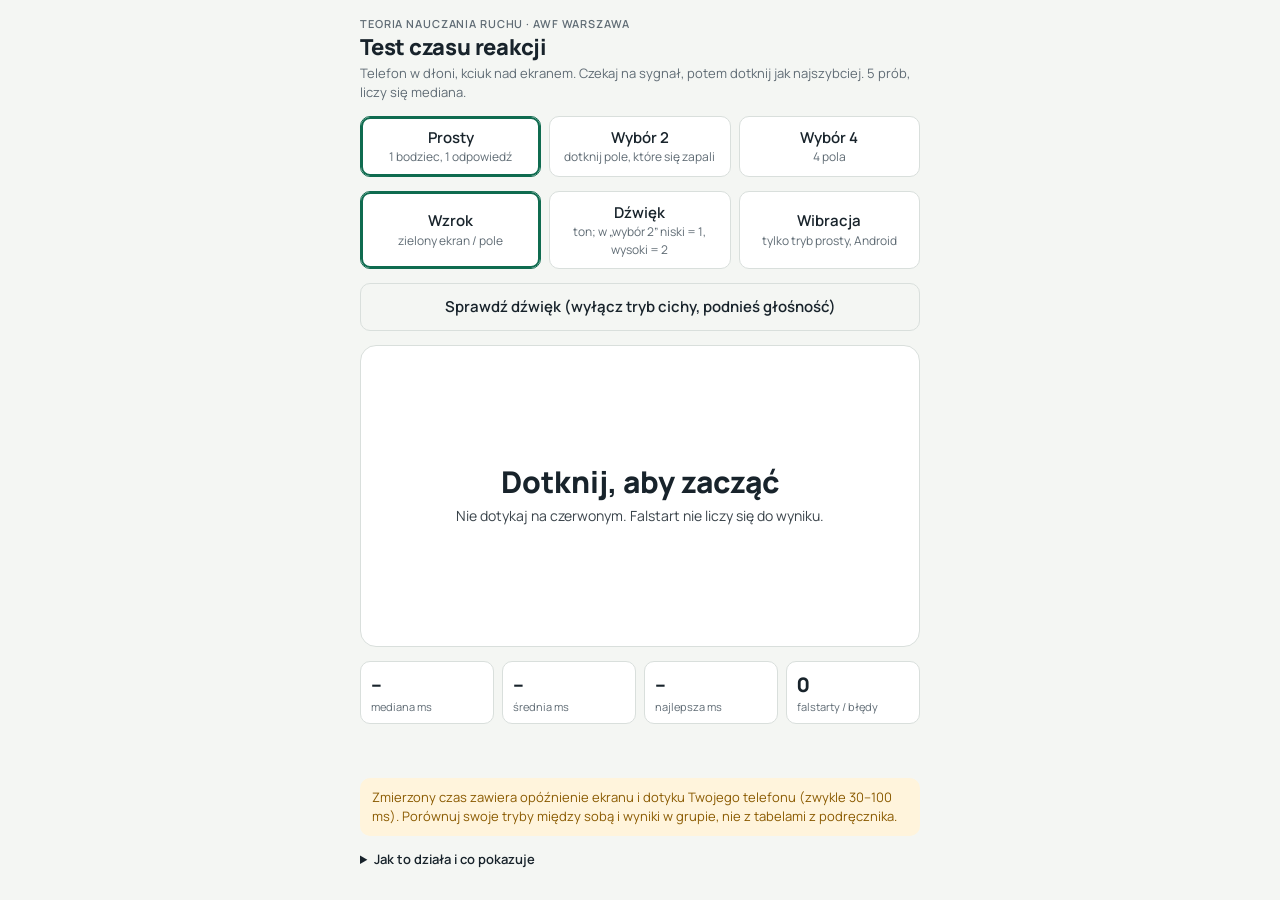
==== index.html @ a7c68184 "Narzędzia TNR: test czasu reakcji i protokół zajęć 3 (GitHub Pages, tnr.ciunelis.com) Co-Authored-By" ====
<!doctype html>
<html lang="pl">
<head>
<meta charset="utf-8">
<meta name="viewport" content="width=device-width, initial-scale=1, viewport-fit=cover">
<meta name="color-scheme" content="light dark">
<title>Test czasu reakcji – TNR</title>
<link rel="stylesheet" href="https://fonts.googleapis.com/css2?family=Manrope:wght@400;600;800&display=swap">
<style>
:root{
  --bg:#f4f6f3; --panel:#ffffff; --ink:#18232b; --muted:#5f6b74; --line:#d9dfdc;
  --accent:#0f6b4f; --wait:#b83a2e; --go:#1f9d5a; --go-ink:#ffffff; --warn:#8a5a00; --warn-bg:#fff4dc;
  --btn:#18232b; --btn-ink:#ffffff; --tile:#e7ece9; --tile-hit:#1f9d5a;
}
@media (prefers-color-scheme: dark){ :root:not([data-theme="light"]){
  --bg:#121816; --panel:#1b2320; --ink:#eef2ef; --muted:#9aa7a0; --line:#2e3a35;
  --accent:#5fcf9f; --wait:#d24b3d; --go:#25b569; --go-ink:#06140c; --warn:#f2c26b; --warn-bg:#2a2313;
  --btn:#eef2ef; --btn-ink:#121816; --tile:#27322d; --tile-hit:#25b569;
}}
:root[data-theme="dark"]{
  --bg:#121816; --panel:#1b2320; --ink:#eef2ef; --muted:#9aa7a0; --line:#2e3a35;
  --accent:#5fcf9f; --wait:#d24b3d; --go:#25b569; --go-ink:#06140c; --warn:#f2c26b; --warn-bg:#2a2313;
  --btn:#eef2ef; --btn-ink:#121816; --tile:#27322d; --tile-hit:#25b569;
}
html,body{height:100%}
body{margin:0;background:var(--bg);color:var(--ink);font-family:Manrope,system-ui,-apple-system,"Segoe UI",sans-serif;font-size:15px;line-height:1.45;
  -webkit-text-size-adjust:100%;touch-action:manipulation;user-select:none;-webkit-user-select:none}
.wrap{max-width:560px;margin:0 auto;padding-block:16px 32px;padding-inline:16px;display:flex;flex-direction:column;gap:14px}
h1{font-size:22px;font-weight:800;margin:0;letter-spacing:-.01em;text-wrap:balance}
.sub{color:var(--muted);font-size:13px;margin:0}
.eyebrow{font-size:11px;letter-spacing:.08em;text-transform:uppercase;color:var(--muted);font-weight:600}
.modes{display:flex;gap:8px;flex-wrap:wrap}
.mode{flex:1 1 0;min-width:96px;border:1px solid var(--line);background:var(--panel);color:var(--ink);border-radius:10px;padding:10px 8px;font:inherit;font-weight:600;cursor:pointer}
.mode:disabled{opacity:.4;cursor:not-allowed}
.mode[aria-pressed="true"]{border-color:var(--accent);box-shadow:inset 0 0 0 2px var(--accent)}
.mode small{display:block;font-weight:400;color:var(--muted);font-size:12px}
#arena{position:relative;border-radius:16px;min-height:300px;background:var(--panel);border:1px solid var(--line);display:grid;place-items:center;text-align:center;cursor:pointer;overflow:hidden;-webkit-tap-highlight-color:transparent}
#arena.wait{background:var(--wait);color:#fff;border-color:transparent}
#arena.go{background:var(--go);color:var(--go-ink);border-color:transparent}
#arena .big{font-size:30px;font-weight:800;line-height:1.1}
#arena .hint{font-size:14px;opacity:.85;margin-top:8px;padding-inline:20px}
#arena .msNum{font-size:56px;font-weight:800;font-variant-numeric:tabular-nums;line-height:1}
.grid{position:absolute;inset:0;display:grid;gap:8px;padding:8px}
.grid.n2{grid-template-columns:1fr 1fr}
.grid.n4{grid-template-columns:1fr 1fr;grid-template-rows:1fr 1fr}
.tile{background:var(--tile);border-radius:12px;display:grid;place-items:center;font-weight:800;font-size:28px;color:var(--muted)}
.tile.hit{background:var(--tile-hit);color:var(--go-ink)}
.stats{display:grid;grid-template-columns:repeat(4,1fr);gap:8px}
.stat{background:var(--panel);border:1px solid var(--line);border-radius:10px;padding:8px 10px}
.stat .v{font-size:20px;font-weight:800;font-variant-numeric:tabular-nums}
.stat .l{font-size:11px;color:var(--muted)}
.trials{display:flex;gap:6px;flex-wrap:wrap;min-height:26px}
.chip{background:var(--panel);border:1px solid var(--line);border-radius:999px;padding:2px 10px;font-size:13px;font-variant-numeric:tabular-nums}
.chip.bad{border-color:var(--wait);color:var(--wait)}
.row{display:flex;gap:8px;flex-wrap:wrap}
button.primary{flex:1 1 auto;background:var(--btn);color:var(--btn-ink);border:0;border-radius:10px;padding:12px 14px;font:inherit;font-weight:700;cursor:pointer}
button.ghost{flex:1 1 auto;background:transparent;color:var(--ink);border:1px solid var(--line);border-radius:10px;padding:12px 14px;font:inherit;font-weight:600;cursor:pointer}
button:focus-visible,.mode:focus-visible,#arena:focus-visible{outline:3px solid var(--accent);outline-offset:2px}
.result{background:var(--panel);border:1px solid var(--line);border-radius:12px;padding:12px 14px}
.result code{font-family:ui-monospace,Menlo,Consolas,monospace;font-size:15px;font-weight:700;background:var(--tile);padding:2px 6px;border-radius:6px}
.note{background:var(--warn-bg);color:var(--warn);border-radius:10px;padding:10px 12px;font-size:13px}
details{font-size:13px;color:var(--muted)}
summary{cursor:pointer;font-weight:600;color:var(--ink)}
ol{padding-left:18px;margin:6px 0}
@media (prefers-reduced-motion: no-preference){#arena{transition:background-color .08s}}
@media (max-width:420px){.stats{grid-template-columns:repeat(2,1fr)}}
</style>
</head>
<body>
<div class="wrap">
  <div>
    <div class="eyebrow">Teoria nauczania ruchu · AWF Warszawa</div>
    <h1>Test czasu reakcji</h1>
    <p class="sub">Telefon w dłoni, kciuk nad ekranem. Czekaj na sygnał, potem dotknij jak najszybciej. 5 prób, liczy się mediana.</p>
  </div>

  <div class="modes" role="group" aria-label="Tryb testu">
    <button class="mode" id="modeS" aria-pressed="true" data-n="1">Prosty<small>1 bodziec, 1 odpowiedź</small></button>
    <button class="mode" id="mode2" aria-pressed="false" data-n="2">Wybór 2<small>dotknij pole, które się zapali</small></button>
    <button class="mode" id="mode4" aria-pressed="false" data-n="4">Wybór 4<small>4 pola</small></button>
  </div>

  <div class="modes" role="group" aria-label="Rodzaj bodźca">
    <button class="mode stim" id="stimV" aria-pressed="true" data-s="v">Wzrok<small>zielony ekran / pole</small></button>
    <button class="mode stim" id="stimA" aria-pressed="false" data-s="a">Dźwięk<small>ton; w „wybór 2” niski = 1, wysoki = 2</small></button>
    <button class="mode stim" id="stimH" aria-pressed="false" data-s="h">Wibracja<small>tylko tryb prosty, Android</small></button>
  </div>
  <div class="row" id="soundRow" hidden><button class="ghost" id="soundTest">Sprawdź dźwięk (wyłącz tryb cichy, podnieś głośność)</button></div>

  <div id="arena" tabindex="0" role="button" aria-label="Pole testu">
    <div id="arenaMsg"><div class="big">Dotknij, aby zacząć</div><div class="hint">Nie dotykaj na czerwonym. Falstart nie liczy się do wyniku.</div></div>
  </div>

  <div class="stats" aria-live="polite">
    <div class="stat"><div class="v" id="sMed">–</div><div class="l">mediana ms</div></div>
    <div class="stat"><div class="v" id="sMean">–</div><div class="l">średnia ms</div></div>
    <div class="stat"><div class="v" id="sBest">–</div><div class="l">najlepsza ms</div></div>
    <div class="stat"><div class="v" id="sFalse">0</div><div class="l">falstarty / błędy</div></div>
  </div>
  <div class="trials" id="trials" aria-label="Wyniki prób"></div>

  <div class="result" id="result" hidden>
    <div class="eyebrow">Do wpisania w ankiecie</div>
    <div id="resultText" style="margin-top:4px"></div>
    <div class="row" style="margin-top:8px">
      <button class="primary" id="copyBtn">Kopiuj wynik</button>
      <button class="ghost" id="againBtn">Powtórz test</button>
    </div>
  </div>

  <div class="note" id="latencyNote">Zmierzony czas zawiera opóźnienie ekranu i dotyku Twojego telefonu (zwykle 30–100 ms). Porównuj swoje tryby między sobą i wyniki w grupie, nie z tabelami z podręcznika.</div>

  <details>
    <summary>Jak to działa i co pokazuje</summary>
    <ol>
      <li><b>Prosty czas reakcji:</b> jeden bodziec, jedna odpowiedź. U dorosłych typowo 200–250 ms bez opóźnienia urządzenia.</li>
      <li><b>Czas reakcji z wyborem:</b> więcej możliwych bodźców i odpowiedzi. Rośnie z logarytmem liczby alternatyw (prawo Hicka), bo etap wyboru odpowiedzi trwa dłużej.</li>
      <li><b>Falstart</b> to reakcja na przewidywanie, nie na bodziec. Odstęp do zielonego jest losowy (1,5–4,5 s), żeby przewidywanie się nie opłacało.</li>
      <li><b>Bodziec słuchowy</b> daje zwykle krótszy czas reakcji niż wzrokowy (o ok. 30–50 ms): sygnał ze ślimaka dociera do kory szybciej niż z siatkówki.</li>
      <li>Wynik to mediana 5 poprawnych prób. Mediana jest odporna na pojedynczą bardzo wolną próbę.</li>
    </ol>
    <p>Pomiar wykonuje się w całości na Twoim telefonie (bez wysyłania danych). Nic nie jest zapisywane poza tą przeglądarką.</p>
  </details>
</div>

<script>
(function(){
  const TRIALS = 5, MIN_WAIT = 1500, MAX_WAIT = 4500;
  const arena = document.getElementById('arena'), msg = document.getElementById('arenaMsg');
  const sMed = document.getElementById('sMed'), sMean = document.getElementById('sMean'), sBest = document.getElementById('sBest'), sFalse = document.getElementById('sFalse');
  const trialsEl = document.getElementById('trials'), result = document.getElementById('result'), resultText = document.getElementById('resultText');
  const modeBtns = [...document.querySelectorAll('.mode')];
  let stim = 'v', audioCtx = null;
  let n = 1, state = 'idle', times = [], errors = 0, timer = null, goAt = 0, target = -1, grid = null;
  const labels = {1:'prosty',2:'wybór 2',4:'wybór 4'}, slabels = {v:'wzrok', a:'dźwięk', h:'wibracja'};
  const stimBtns = [...document.querySelectorAll('.stim')];
  const done = {};   // tryb -> mediana, na kod wyniku

  function setMode(k){
    n = k; modeBtns.forEach(b => b.setAttribute('aria-pressed', String(+b.dataset.n === k)));
    reset();
  }
  modeBtns.forEach(b => b.addEventListener('click', () => setMode(+b.dataset.n)));
  function ensureAudio(){
    try { if (!audioCtx) audioCtx = new (window.AudioContext || window.webkitAudioContext)(); if (audioCtx.state === 'suspended') audioCtx.resume(); } catch (e) {}
    return audioCtx;
  }
  function tone(freq, dur, when){
    const ctx = ensureAudio(); if (!ctx) return;
    const o = ctx.createOscillator(), g = ctx.createGain(); o.type = 'sine'; o.frequency.value = freq;
    g.gain.setValueAtTime(0.0001, when); g.gain.exponentialRampToValueAtTime(0.5, when + 0.005);
    g.gain.setValueAtTime(0.5, when + dur - 0.02); g.gain.exponentialRampToValueAtTime(0.0001, when + dur);
    o.connect(g); g.connect(ctx.destination); o.start(when); o.stop(when + dur + 0.02);
  }
  function setStim(k){
    stim = k; stimBtns.forEach(b => b.setAttribute('aria-pressed', String(b.dataset.s === k)));
    document.getElementById('soundRow').hidden = (k !== 'a');
    modeBtns.forEach(b => { const nn = +b.dataset.n; b.disabled = (k === 'h' && nn !== 1) || (k === 'a' && nn === 4); });
    if ((k === 'h' && n !== 1) || (k === 'a' && n === 4)) { n = 1; modeBtns.forEach(b => b.setAttribute('aria-pressed', String(+b.dataset.n === 1))); }
    if (k === 'a') ensureAudio();
    reset();
  }
  stimBtns.forEach(b => b.addEventListener('click', () => setStim(b.dataset.s)));
  document.getElementById('stimH').disabled = !('vibrate' in navigator);
  document.getElementById('soundTest').addEventListener('click', () => { const c = ensureAudio(); if (c) tone(1000, 0.15, c.currentTime + 0.02); });

  function reset(){
    clearTimeout(timer); state = 'idle'; times = []; errors = 0; target = -1;
    arena.className = ''; removeGrid();
    msg.hidden = false; msg.innerHTML = '<div class="big">Dotknij, aby zacząć</div><div class="hint">Bodziec: ' + slabels[stim] + ' · tryb: ' + labels[n] + '. Nie dotykaj, zanim pojawi się sygnał.</div>';
    render();
  }
  function removeGrid(){ if (grid) { grid.remove(); grid = null; } }
  function buildGrid(){
    removeGrid(); grid = document.createElement('div'); grid.className = 'grid n' + n;
    for (let i = 0; i < n; i++){ const t = document.createElement('div'); t.className = 'tile'; t.dataset.i = i; t.textContent = i + 1; grid.appendChild(t); }
    arena.appendChild(grid);
  }
  function startWait(){
    state = 'wait'; arena.className = 'wait'; msg.hidden = false;
    msg.innerHTML = '<div class="big">' + (stim === 'a' ? 'Słuchaj…' : stim === 'h' ? 'Czekaj na wibrację…' : 'Czekaj…') + '</div><div class="hint">próba ' + (times.length + 1) + ' z ' + TRIALS + '</div>';
    if (n > 1) buildGrid();
    const wait = MIN_WAIT + Math.random() * (MAX_WAIT - MIN_WAIT);
    timer = setTimeout(go, wait);
  }
  function go(){
    target = n > 1 ? Math.floor(Math.random() * n) : 0;
    if (stim === 'a'){
      const ctx = ensureAudio(), lead = 0.06, freq = n === 1 ? 1000 : (target === 0 ? 400 : 1400);
      if (ctx){ tone(freq, 0.15, ctx.currentTime + lead); goAt = performance.now() + lead * 1000; } else { goAt = performance.now(); }
      if (n > 1) msg.hidden = true;
      state = 'go'; return;             // ekran się nie zmienia: bodziec jest tylko słuchowy
    }
    if (stim === 'h'){
      try { navigator.vibrate(80); } catch (e) {}
      goAt = performance.now(); state = 'go'; return;
    }
    // wzrok: dwa kadry, żeby znacznik czasu odpowiadał faktycznemu wyświetleniu bodźca
    requestAnimationFrame(() => {
      if (n === 1){ arena.className = 'go'; msg.innerHTML = '<div class="big">TERAZ!</div>'; }
      else { arena.className = ''; msg.hidden = true; grid.children[target].classList.add('hit'); }
      requestAnimationFrame(() => { goAt = performance.now(); state = 'go'; });
    });
  }
  function onTap(ev){
    const t = performance.now();
    if (state === 'idle' || state === 'done'){ if (state === 'done') reset(); startWait(); return; }
    if (state === 'wait'){ clearTimeout(timer); errors++; flash('Falstart', 'za wcześnie — czekaj na sygnał'); return; }
    if (state !== 'go') return;
    if (n > 1){
      const tile = ev.target.closest && ev.target.closest('.tile');
      const idx = tile ? +tile.dataset.i : -1;
      if (idx !== target){ errors++; state = 'between'; flash('Złe pole', stim === 'a' ? ('ton ' + (target === 0 ? 'niski = pole 1' : 'wysoki = pole 2')) : ('zapaliło się pole ' + (target + 1))); return; }
    }
    const rt = Math.round(t - goAt); times.push(rt); state = 'between';
    showMs(rt);
  }
  function flash(title, hint){
    arena.className = ''; removeGrid(); msg.hidden = false;
    msg.innerHTML = '<div class="big">' + title + '</div><div class="hint">' + hint + '</div>';
    render(); timer = setTimeout(startWait, 900);
  }
  function showMs(rt){
    arena.className = ''; removeGrid(); msg.hidden = false;
    msg.innerHTML = '<div class="msNum">' + rt + '</div><div class="hint">ms</div>';
    render();
    if (times.length >= TRIALS){ state = 'done'; timer = setTimeout(finish, 700); }
    else timer = setTimeout(startWait, 900);
  }
  function median(a){ const s = [...a].sort((x, y) => x - y), m = s.length >> 1; return s.length % 2 ? s[m] : Math.round((s[m - 1] + s[m]) / 2); }
  function render(){
    sFalse.textContent = errors;
    if (times.length){
      sMed.textContent = median(times); sMean.textContent = Math.round(times.reduce((a, b) => a + b, 0) / times.length); sBest.textContent = Math.min(...times);
    } else { sMed.textContent = sMean.textContent = sBest.textContent = '–'; }
    trialsEl.innerHTML = times.map((v, i) => '<span class="chip">' + (i + 1) + ': ' + v + ' ms</span>').join('') + (errors ? '<span class="chip bad">błędy: ' + errors + '</span>' : '');
  }
  function finish(){
    const key = stim + '|' + n; done[key] = median(times);
    msg.innerHTML = '<div class="big">Gotowe: mediana ' + done[key] + ' ms</div><div class="hint">' + slabels[stim] + ', ' + labels[n] + '. Dotknij, aby powtórzyć, albo zmień bodziec lub tryb.</div>';
    const parts = ['v|1','v|2','v|4','a|1','a|2','h|1'].filter(k => done[k] != null).map(k => { const [st, nn] = k.split('|'); return slabels[st] + ' ' + labels[+nn] + ' ' + done[k] + ' ms'; });
    resultText.innerHTML = 'Wpisz: <code id="code">' + parts.join(' · ') + '</code>';
    result.hidden = false;
    try { localStorage.setItem('rt_done', JSON.stringify(done)); } catch (e) {}
  }
  arena.addEventListener('pointerdown', e => { if (stim === 'a') ensureAudio(); onTap(e); });
  arena.addEventListener('keydown', e => { if (e.key === ' ' || e.key === 'Enter'){ e.preventDefault(); onTap(e); } });
  arena.addEventListener('contextmenu', e => e.preventDefault());
  document.getElementById('copyBtn').addEventListener('click', async () => {
    const txt = document.getElementById('code').textContent;
    try { await navigator.clipboard.writeText(txt); document.getElementById('copyBtn').textContent = 'Skopiowano'; }
    catch (e) { document.getElementById('copyBtn').textContent = 'Przepisz ręcznie'; }
  });
  document.getElementById('againBtn').addEventListener('click', () => { reset(); });
  try { const d = JSON.parse(localStorage.getItem('rt_done') || '{}'); Object.assign(done, d); } catch (e) {}
})();
</script>
</body>
</html>
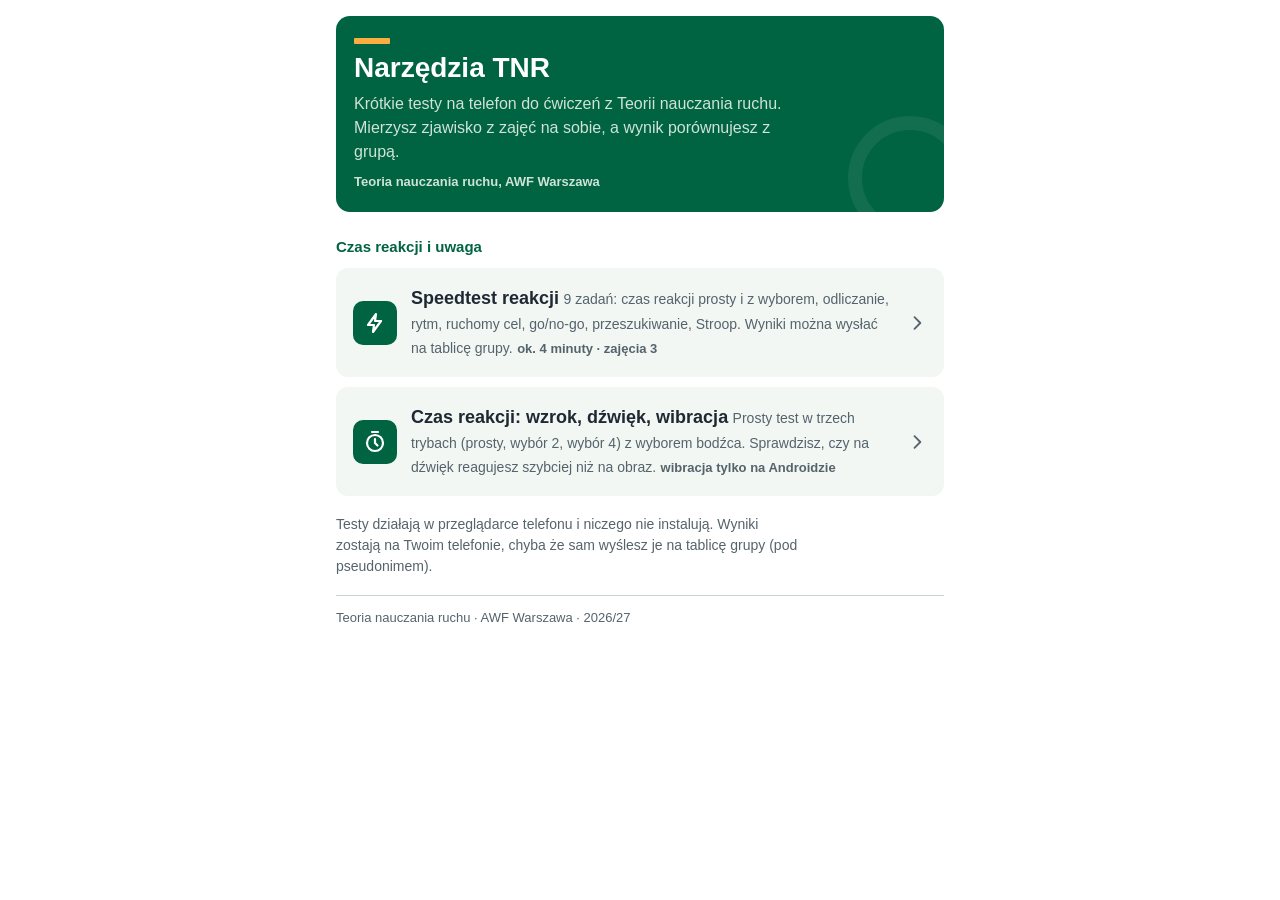
==== commit 92729d61: "Strona startowa Narzędzia TNR; protokół pod /speedtest/, stary adres /protokol/ przekierowuje; prost" ====
--- a/index.html
+++ b/index.html
@@ -1,259 +1,91 @@
-<!doctype html>
-<html lang="pl">
-<head>
-<meta charset="utf-8">
-<meta name="viewport" content="width=device-width, initial-scale=1, viewport-fit=cover">
-<meta name="color-scheme" content="light dark">
-<title>Test czasu reakcji – TNR</title>
-<link rel="stylesheet" href="https://fonts.googleapis.com/css2?family=Manrope:wght@400;600;800&display=swap">
-<style>
-:root{
-  --bg:#f4f6f3; --panel:#ffffff; --ink:#18232b; --muted:#5f6b74; --line:#d9dfdc;
-  --accent:#0f6b4f; --wait:#b83a2e; --go:#1f9d5a; --go-ink:#ffffff; --warn:#8a5a00; --warn-bg:#fff4dc;
-  --btn:#18232b; --btn-ink:#ffffff; --tile:#e7ece9; --tile-hit:#1f9d5a;
-}
-@media (prefers-color-scheme: dark){ :root:not([data-theme="light"]){
-  --bg:#121816; --panel:#1b2320; --ink:#eef2ef; --muted:#9aa7a0; --line:#2e3a35;
-  --accent:#5fcf9f; --wait:#d24b3d; --go:#25b569; --go-ink:#06140c; --warn:#f2c26b; --warn-bg:#2a2313;
-  --btn:#eef2ef; --btn-ink:#121816; --tile:#27322d; --tile-hit:#25b569;
-}}
-:root[data-theme="dark"]{
-  --bg:#121816; --panel:#1b2320; --ink:#eef2ef; --muted:#9aa7a0; --line:#2e3a35;
-  --accent:#5fcf9f; --wait:#d24b3d; --go:#25b569; --go-ink:#06140c; --warn:#f2c26b; --warn-bg:#2a2313;
-  --btn:#eef2ef; --btn-ink:#121816; --tile:#27322d; --tile-hit:#25b569;
-}
-html,body{height:100%}
-body{margin:0;background:var(--bg);color:var(--ink);font-family:Manrope,system-ui,-apple-system,"Segoe UI",sans-serif;font-size:15px;line-height:1.45;
-  -webkit-text-size-adjust:100%;touch-action:manipulation;user-select:none;-webkit-user-select:none}
-.wrap{max-width:560px;margin:0 auto;padding-block:16px 32px;padding-inline:16px;display:flex;flex-direction:column;gap:14px}
-h1{font-size:22px;font-weight:800;margin:0;letter-spacing:-.01em;text-wrap:balance}
-.sub{color:var(--muted);font-size:13px;margin:0}
-.eyebrow{font-size:11px;letter-spacing:.08em;text-transform:uppercase;color:var(--muted);font-weight:600}
-.modes{display:flex;gap:8px;flex-wrap:wrap}
-.mode{flex:1 1 0;min-width:96px;border:1px solid var(--line);background:var(--panel);color:var(--ink);border-radius:10px;padding:10px 8px;font:inherit;font-weight:600;cursor:pointer}
-.mode:disabled{opacity:.4;cursor:not-allowed}
-.mode[aria-pressed="true"]{border-color:var(--accent);box-shadow:inset 0 0 0 2px var(--accent)}
-.mode small{display:block;font-weight:400;color:var(--muted);font-size:12px}
-#arena{position:relative;border-radius:16px;min-height:300px;background:var(--panel);border:1px solid var(--line);display:grid;place-items:center;text-align:center;cursor:pointer;overflow:hidden;-webkit-tap-highlight-color:transparent}
-#arena.wait{background:var(--wait);color:#fff;border-color:transparent}
-#arena.go{background:var(--go);color:var(--go-ink);border-color:transparent}
-#arena .big{font-size:30px;font-weight:800;line-height:1.1}
-#arena .hint{font-size:14px;opacity:.85;margin-top:8px;padding-inline:20px}
-#arena .msNum{font-size:56px;font-weight:800;font-variant-numeric:tabular-nums;line-height:1}
-.grid{position:absolute;inset:0;display:grid;gap:8px;padding:8px}
-.grid.n2{grid-template-columns:1fr 1fr}
-.grid.n4{grid-template-columns:1fr 1fr;grid-template-rows:1fr 1fr}
-.tile{background:var(--tile);border-radius:12px;display:grid;place-items:center;font-weight:800;font-size:28px;color:var(--muted)}
-.tile.hit{background:var(--tile-hit);color:var(--go-ink)}
-.stats{display:grid;grid-template-columns:repeat(4,1fr);gap:8px}
-.stat{background:var(--panel);border:1px solid var(--line);border-radius:10px;padding:8px 10px}
-.stat .v{font-size:20px;font-weight:800;font-variant-numeric:tabular-nums}
-.stat .l{font-size:11px;color:var(--muted)}
-.trials{display:flex;gap:6px;flex-wrap:wrap;min-height:26px}
-.chip{background:var(--panel);border:1px solid var(--line);border-radius:999px;padding:2px 10px;font-size:13px;font-variant-numeric:tabular-nums}
-.chip.bad{border-color:var(--wait);color:var(--wait)}
-.row{display:flex;gap:8px;flex-wrap:wrap}
-button.primary{flex:1 1 auto;background:var(--btn);color:var(--btn-ink);border:0;border-radius:10px;padding:12px 14px;font:inherit;font-weight:700;cursor:pointer}
-button.ghost{flex:1 1 auto;background:transparent;color:var(--ink);border:1px solid var(--line);border-radius:10px;padding:12px 14px;font:inherit;font-weight:600;cursor:pointer}
-button:focus-visible,.mode:focus-visible,#arena:focus-visible{outline:3px solid var(--accent);outline-offset:2px}
-.result{background:var(--panel);border:1px solid var(--line);border-radius:12px;padding:12px 14px}
-.result code{font-family:ui-monospace,Menlo,Consolas,monospace;font-size:15px;font-weight:700;background:var(--tile);padding:2px 6px;border-radius:6px}
-.note{background:var(--warn-bg);color:var(--warn);border-radius:10px;padding:10px 12px;font-size:13px}
-details{font-size:13px;color:var(--muted)}
-summary{cursor:pointer;font-weight:600;color:var(--ink)}
-ol{padding-left:18px;margin:6px 0}
-@media (prefers-reduced-motion: no-preference){#arena{transition:background-color .08s}}
-@media (max-width:420px){.stats{grid-template-columns:repeat(2,1fr)}}
-</style>
-</head>
-<body>
-<div class="wrap">
-  <div>
-    <div class="eyebrow">Teoria nauczania ruchu · AWF Warszawa</div>
-    <h1>Test czasu reakcji</h1>
-    <p class="sub">Telefon w dłoni, kciuk nad ekranem. Czekaj na sygnał, potem dotknij jak najszybciej. 5 prób, liczy się mediana.</p>
-  </div>
-
-  <div class="modes" role="group" aria-label="Tryb testu">
-    <button class="mode" id="modeS" aria-pressed="true" data-n="1">Prosty<small>1 bodziec, 1 odpowiedź</small></button>
-    <button class="mode" id="mode2" aria-pressed="false" data-n="2">Wybór 2<small>dotknij pole, które się zapali</small></button>
-    <button class="mode" id="mode4" aria-pressed="false" data-n="4">Wybór 4<small>4 pola</small></button>
-  </div>
-
-  <div class="modes" role="group" aria-label="Rodzaj bodźca">
-    <button class="mode stim" id="stimV" aria-pressed="true" data-s="v">Wzrok<small>zielony ekran / pole</small></button>
-    <button class="mode stim" id="stimA" aria-pressed="false" data-s="a">Dźwięk<small>ton; w „wybór 2” niski = 1, wysoki = 2</small></button>
-    <button class="mode stim" id="stimH" aria-pressed="false" data-s="h">Wibracja<small>tylko tryb prosty, Android</small></button>
-  </div>
-  <div class="row" id="soundRow" hidden><button class="ghost" id="soundTest">Sprawdź dźwięk (wyłącz tryb cichy, podnieś głośność)</button></div>
-
-  <div id="arena" tabindex="0" role="button" aria-label="Pole testu">
-    <div id="arenaMsg"><div class="big">Dotknij, aby zacząć</div><div class="hint">Nie dotykaj na czerwonym. Falstart nie liczy się do wyniku.</div></div>
-  </div>
-
-  <div class="stats" aria-live="polite">
-    <div class="stat"><div class="v" id="sMed">–</div><div class="l">mediana ms</div></div>
-    <div class="stat"><div class="v" id="sMean">–</div><div class="l">średnia ms</div></div>
-    <div class="stat"><div class="v" id="sBest">–</div><div class="l">najlepsza ms</div></div>
-    <div class="stat"><div class="v" id="sFalse">0</div><div class="l">falstarty / błędy</div></div>
-  </div>
-  <div class="trials" id="trials" aria-label="Wyniki prób"></div>
-
-  <div class="result" id="result" hidden>
-    <div class="eyebrow">Do wpisania w ankiecie</div>
-    <div id="resultText" style="margin-top:4px"></div>
-    <div class="row" style="margin-top:8px">
-      <button class="primary" id="copyBtn">Kopiuj wynik</button>
-      <button class="ghost" id="againBtn">Powtórz test</button>
-    </div>
-  </div>
-
-  <div class="note" id="latencyNote">Zmierzony czas zawiera opóźnienie ekranu i dotyku Twojego telefonu (zwykle 30–100 ms). Porównuj swoje tryby między sobą i wyniki w grupie, nie z tabelami z podręcznika.</div>
-
-  <details>
-    <summary>Jak to działa i co pokazuje</summary>
-    <ol>
-      <li><b>Prosty czas reakcji:</b> jeden bodziec, jedna odpowiedź. U dorosłych typowo 200–250 ms bez opóźnienia urządzenia.</li>
-      <li><b>Czas reakcji z wyborem:</b> więcej możliwych bodźców i odpowiedzi. Rośnie z logarytmem liczby alternatyw (prawo Hicka), bo etap wyboru odpowiedzi trwa dłużej.</li>
-      <li><b>Falstart</b> to reakcja na przewidywanie, nie na bodziec. Odstęp do zielonego jest losowy (1,5–4,5 s), żeby przewidywanie się nie opłacało.</li>
-      <li><b>Bodziec słuchowy</b> daje zwykle krótszy czas reakcji niż wzrokowy (o ok. 30–50 ms): sygnał ze ślimaka dociera do kory szybciej niż z siatkówki.</li>
-      <li>Wynik to mediana 5 poprawnych prób. Mediana jest odporna na pojedynczą bardzo wolną próbę.</li>
-    </ol>
-    <p>Pomiar wykonuje się w całości na Twoim telefonie (bez wysyłania danych). Nic nie jest zapisywane poza tą przeglądarką.</p>
-  </details>
-</div>
-
-<script>
-(function(){
-  const TRIALS = 5, MIN_WAIT = 1500, MAX_WAIT = 4500;
-  const arena = document.getElementById('arena'), msg = document.getElementById('arenaMsg');
-  const sMed = document.getElementById('sMed'), sMean = document.getElementById('sMean'), sBest = document.getElementById('sBest'), sFalse = document.getElementById('sFalse');
-  const trialsEl = document.getElementById('trials'), result = document.getElementById('result'), resultText = document.getElementById('resultText');
-  const modeBtns = [...document.querySelectorAll('.mode')];
-  let stim = 'v', audioCtx = null;
-  let n = 1, state = 'idle', times = [], errors = 0, timer = null, goAt = 0, target = -1, grid = null;
-  const labels = {1:'prosty',2:'wybór 2',4:'wybór 4'}, slabels = {v:'wzrok', a:'dźwięk', h:'wibracja'};
-  const stimBtns = [...document.querySelectorAll('.stim')];
-  const done = {};   // tryb -> mediana, na kod wyniku
-
-  function setMode(k){
-    n = k; modeBtns.forEach(b => b.setAttribute('aria-pressed', String(+b.dataset.n === k)));
-    reset();
-  }
-  modeBtns.forEach(b => b.addEventListener('click', () => setMode(+b.dataset.n)));
-  function ensureAudio(){
-    try { if (!audioCtx) audioCtx = new (window.AudioContext || window.webkitAudioContext)(); if (audioCtx.state === 'suspended') audioCtx.resume(); } catch (e) {}
-    return audioCtx;
-  }
-  function tone(freq, dur, when){
-    const ctx = ensureAudio(); if (!ctx) return;
-    const o = ctx.createOscillator(), g = ctx.createGain(); o.type = 'sine'; o.frequency.value = freq;
-    g.gain.setValueAtTime(0.0001, when); g.gain.exponentialRampToValueAtTime(0.5, when + 0.005);
-    g.gain.setValueAtTime(0.5, when + dur - 0.02); g.gain.exponentialRampToValueAtTime(0.0001, when + dur);
-    o.connect(g); g.connect(ctx.destination); o.start(when); o.stop(when + dur + 0.02);
-  }
-  function setStim(k){
-    stim = k; stimBtns.forEach(b => b.setAttribute('aria-pressed', String(b.dataset.s === k)));
-    document.getElementById('soundRow').hidden = (k !== 'a');
-    modeBtns.forEach(b => { const nn = +b.dataset.n; b.disabled = (k === 'h' && nn !== 1) || (k === 'a' && nn === 4); });
-    if ((k === 'h' && n !== 1) || (k === 'a' && n === 4)) { n = 1; modeBtns.forEach(b => b.setAttribute('aria-pressed', String(+b.dataset.n === 1))); }
-    if (k === 'a') ensureAudio();
-    reset();
-  }
-  stimBtns.forEach(b => b.addEventListener('click', () => setStim(b.dataset.s)));
-  document.getElementById('stimH').disabled = !('vibrate' in navigator);
-  document.getElementById('soundTest').addEventListener('click', () => { const c = ensureAudio(); if (c) tone(1000, 0.15, c.currentTime + 0.02); });
-
-  function reset(){
-    clearTimeout(timer); state = 'idle'; times = []; errors = 0; target = -1;
-    arena.className = ''; removeGrid();
-    msg.hidden = false; msg.innerHTML = '<div class="big">Dotknij, aby zacząć</div><div class="hint">Bodziec: ' + slabels[stim] + ' · tryb: ' + labels[n] + '. Nie dotykaj, zanim pojawi się sygnał.</div>';
-    render();
-  }
-  function removeGrid(){ if (grid) { grid.remove(); grid = null; } }
-  function buildGrid(){
-    removeGrid(); grid = document.createElement('div'); grid.className = 'grid n' + n;
-    for (let i = 0; i < n; i++){ const t = document.createElement('div'); t.className = 'tile'; t.dataset.i = i; t.textContent = i + 1; grid.appendChild(t); }
-    arena.appendChild(grid);
-  }
-  function startWait(){
-    state = 'wait'; arena.className = 'wait'; msg.hidden = false;
-    msg.innerHTML = '<div class="big">' + (stim === 'a' ? 'Słuchaj…' : stim === 'h' ? 'Czekaj na wibrację…' : 'Czekaj…') + '</div><div class="hint">próba ' + (times.length + 1) + ' z ' + TRIALS + '</div>';
-    if (n > 1) buildGrid();
-    const wait = MIN_WAIT + Math.random() * (MAX_WAIT - MIN_WAIT);
-    timer = setTimeout(go, wait);
-  }
-  function go(){
-    target = n > 1 ? Math.floor(Math.random() * n) : 0;
-    if (stim === 'a'){
-      const ctx = ensureAudio(), lead = 0.06, freq = n === 1 ? 1000 : (target === 0 ? 400 : 1400);
-      if (ctx){ tone(freq, 0.15, ctx.currentTime + lead); goAt = performance.now() + lead * 1000; } else { goAt = performance.now(); }
-      if (n > 1) msg.hidden = true;
-      state = 'go'; return;             // ekran się nie zmienia: bodziec jest tylko słuchowy
-    }
-    if (stim === 'h'){
-      try { navigator.vibrate(80); } catch (e) {}
-      goAt = performance.now(); state = 'go'; return;
-    }
-    // wzrok: dwa kadry, żeby znacznik czasu odpowiadał faktycznemu wyświetleniu bodźca
-    requestAnimationFrame(() => {
-      if (n === 1){ arena.className = 'go'; msg.innerHTML = '<div class="big">TERAZ!</div>'; }
-      else { arena.className = ''; msg.hidden = true; grid.children[target].classList.add('hit'); }
-      requestAnimationFrame(() => { goAt = performance.now(); state = 'go'; });
-    });
-  }
-  function onTap(ev){
-    const t = performance.now();
-    if (state === 'idle' || state === 'done'){ if (state === 'done') reset(); startWait(); return; }
-    if (state === 'wait'){ clearTimeout(timer); errors++; flash('Falstart', 'za wcześnie — czekaj na sygnał'); return; }
-    if (state !== 'go') return;
-    if (n > 1){
-      const tile = ev.target.closest && ev.target.closest('.tile');
-      const idx = tile ? +tile.dataset.i : -1;
-      if (idx !== target){ errors++; state = 'between'; flash('Złe pole', stim === 'a' ? ('ton ' + (target === 0 ? 'niski = pole 1' : 'wysoki = pole 2')) : ('zapaliło się pole ' + (target + 1))); return; }
-    }
-    const rt = Math.round(t - goAt); times.push(rt); state = 'between';
-    showMs(rt);
-  }
-  function flash(title, hint){
-    arena.className = ''; removeGrid(); msg.hidden = false;
-    msg.innerHTML = '<div class="big">' + title + '</div><div class="hint">' + hint + '</div>';
-    render(); timer = setTimeout(startWait, 900);
-  }
-  function showMs(rt){
-    arena.className = ''; removeGrid(); msg.hidden = false;
-    msg.innerHTML = '<div class="msNum">' + rt + '</div><div class="hint">ms</div>';
-    render();
-    if (times.length >= TRIALS){ state = 'done'; timer = setTimeout(finish, 700); }
-    else timer = setTimeout(startWait, 900);
-  }
-  function median(a){ const s = [...a].sort((x, y) => x - y), m = s.length >> 1; return s.length % 2 ? s[m] : Math.round((s[m - 1] + s[m]) / 2); }
-  function render(){
-    sFalse.textContent = errors;
-    if (times.length){
-      sMed.textContent = median(times); sMean.textContent = Math.round(times.reduce((a, b) => a + b, 0) / times.length); sBest.textContent = Math.min(...times);
-    } else { sMed.textContent = sMean.textContent = sBest.textContent = '–'; }
-    trialsEl.innerHTML = times.map((v, i) => '<span class="chip">' + (i + 1) + ': ' + v + ' ms</span>').join('') + (errors ? '<span class="chip bad">błędy: ' + errors + '</span>' : '');
-  }
-  function finish(){
-    const key = stim + '|' + n; done[key] = median(times);
-    msg.innerHTML = '<div class="big">Gotowe: mediana ' + done[key] + ' ms</div><div class="hint">' + slabels[stim] + ', ' + labels[n] + '. Dotknij, aby powtórzyć, albo zmień bodziec lub tryb.</div>';
-    const parts = ['v|1','v|2','v|4','a|1','a|2','h|1'].filter(k => done[k] != null).map(k => { const [st, nn] = k.split('|'); return slabels[st] + ' ' + labels[+nn] + ' ' + done[k] + ' ms'; });
-    resultText.innerHTML = 'Wpisz: <code id="code">' + parts.join(' · ') + '</code>';
-    result.hidden = false;
-    try { localStorage.setItem('rt_done', JSON.stringify(done)); } catch (e) {}
-  }
-  arena.addEventListener('pointerdown', e => { if (stim === 'a') ensureAudio(); onTap(e); });
-  arena.addEventListener('keydown', e => { if (e.key === ' ' || e.key === 'Enter'){ e.preventDefault(); onTap(e); } });
-  arena.addEventListener('contextmenu', e => e.preventDefault());
-  document.getElementById('copyBtn').addEventListener('click', async () => {
-    const txt = document.getElementById('code').textContent;
-    try { await navigator.clipboard.writeText(txt); document.getElementById('copyBtn').textContent = 'Skopiowano'; }
-    catch (e) { document.getElementById('copyBtn').textContent = 'Przepisz ręcznie'; }
-  });
-  document.getElementById('againBtn').addEventListener('click', () => { reset(); });
-  try { const d = JSON.parse(localStorage.getItem('rt_done') || '{}'); Object.assign(done, d); } catch (e) {}
-})();
-</script>
-</body>
-</html>
+<!doctype html>
+<html lang="pl">
+<head>
+<meta charset="utf-8">
+<meta name="viewport" content="width=device-width,initial-scale=1,viewport-fit=cover">
+<meta name="color-scheme" content="light dark">
+<title>Narzędzia TNR</title>
+<meta name="description" content="Narzędzia do ćwiczeń z Teorii nauczania ruchu, AWF Warszawa: testy czasu reakcji na telefonie.">
+<link rel="stylesheet" href="https://fonts.googleapis.com/css2?family=Lato:wght@400;700;900&display=swap">
+<style>
+/* Szata AWF jak w /speedtest/: zieleń 006341 / 004A30, biel, zielone odcienie, Lato.
+   Żółty FBAE40 tylko jako kształt, nigdy żółty tekst na bieli.
+   Nowe narzędzie = nowy folder (np. /stroop/) + jedna karta w <main> niżej. */
+:root{
+  color-scheme:light;
+  --bg:#ffffff; --panel:#f2f7f4; --tile:#e3eee8; --line:#c9d6cf;
+  --ink:#1f2933; --muted:#55636b;
+  --brand:#006341; --brand-dk:#004a30; --accent:#006341; --on-brand:#ffffff; --brand-sub:#cfe3d8;
+  --yellow:#fbae40;
+}
+@media (prefers-color-scheme: dark){ :root:not([data-theme="light"]){
+  color-scheme:dark;
+  --bg:#0d1613; --panel:#14211c; --tile:#1c2d26; --line:#293b33;
+  --ink:#e8f1ec; --muted:#a3b6ac; --accent:#7ad3a6;
+}}
+:root[data-theme="dark"]{
+  color-scheme:dark;
+  --bg:#0d1613; --panel:#14211c; --tile:#1c2d26; --line:#293b33;
+  --ink:#e8f1ec; --muted:#a3b6ac; --accent:#7ad3a6;
+}
+*{box-sizing:border-box}
+body{margin:0;background:var(--bg);color:var(--ink);font-family:Lato,"Segoe UI",Arial,sans-serif;font-size:16px;line-height:1.5;-webkit-text-size-adjust:100%}
+.wrap{max-width:640px;margin:0 auto;padding-inline:16px;padding-block:16px 40px;display:flex;flex-direction:column;gap:18px}
+.band{position:relative;background:var(--brand);color:var(--on-brand);border-radius:14px;padding:22px 18px 20px;display:flex;flex-direction:column;gap:8px;overflow:hidden}
+.band .mark{width:36px;height:6px;background:var(--yellow);border-radius:1px}
+.band h1{font-size:28px;font-weight:900;margin:0;line-height:1.15;text-wrap:balance}
+.band p{margin:0;color:var(--brand-sub);max-width:52ch}
+.band .org{font-size:13px;font-weight:700}
+.band::after{content:"";position:absolute;right:-28px;bottom:-28px;width:96px;height:96px;border:14px solid rgba(255,255,255,.07);border-radius:50%}
+h2{font-size:15px;font-weight:900;margin:6px 0 0;color:var(--accent)}
+.tools{display:flex;flex-direction:column;gap:10px}
+a.tool{display:flex;gap:14px;align-items:center;text-decoration:none;color:var(--ink);background:var(--panel);border:1.5px solid transparent;border-radius:12px;padding:16px}
+a.tool:hover{border-color:var(--accent)}
+a.tool:focus-visible{outline:3px solid var(--yellow);outline-offset:2px}
+.tool .ico{flex:0 0 44px;height:44px;border-radius:10px;background:var(--brand);display:grid;place-items:center}
+.tool .ico svg{width:24px;height:24px;stroke:#ffffff;fill:none;stroke-width:2.2;stroke-linecap:round;stroke-linejoin:round}
+.tool .txt{flex:1 1 auto;min-width:0}
+.tool .nm{font-weight:900;font-size:18px}
+.tool .ds{font-size:14px;color:var(--muted)}
+.tool .meta{font-size:13px;color:var(--muted);font-weight:700;margin-top:2px}
+.tool .go{flex:0 0 auto;width:20px;height:20px;stroke:var(--muted);fill:none;stroke-width:2.2;stroke-linecap:round;stroke-linejoin:round}
+.note{font-size:14px;color:var(--muted);margin:0;max-width:60ch}
+footer{font-size:13px;color:var(--muted);border-top:1px solid var(--line);padding-top:12px}
+</style>
+</head>
+<body>
+<div class="wrap">
+  <header class="band">
+    <span class="mark" aria-hidden="true"></span>
+    <h1>Narzędzia TNR</h1>
+    <p>Krótkie testy na telefon do ćwiczeń z Teorii nauczania ruchu. Mierzysz zjawisko z zajęć na sobie, a wynik porównujesz z grupą.</p>
+    <p class="org">Teoria nauczania ruchu, AWF Warszawa</p>
+  </header>
+
+  <main class="tools">
+    <h2>Czas reakcji i uwaga</h2>
+    <a class="tool" href="speedtest/">
+      <span class="ico" aria-hidden="true"><svg viewBox="0 0 24 24"><path d="M13 3L5 14h6l-1 7 8-11h-6z"/></svg></span>
+      <span class="txt">
+        <span class="nm">Speedtest reakcji</span>
+        <span class="ds">9 zadań: czas reakcji prosty i z wyborem, odliczanie, rytm, ruchomy cel, go/no-go, przeszukiwanie, Stroop. Wyniki można wysłać na tablicę grupy.</span>
+        <span class="meta">ok. 4 minuty · zajęcia 3</span>
+      </span>
+      <svg class="go" viewBox="0 0 24 24" aria-hidden="true"><path d="M9 5l7 7-7 7"/></svg>
+    </a>
+    <a class="tool" href="czas-reakcji/">
+      <span class="ico" aria-hidden="true"><svg viewBox="0 0 24 24"><circle cx="12" cy="13" r="8"/><path d="M12 9v4l2.5 2.5M9 2h6"/></svg></span>
+      <span class="txt">
+        <span class="nm">Czas reakcji: wzrok, dźwięk, wibracja</span>
+        <span class="ds">Prosty test w trzech trybach (prosty, wybór 2, wybór 4) z wyborem bodźca. Sprawdzisz, czy na dźwięk reagujesz szybciej niż na obraz.</span>
+        <span class="meta">wibracja tylko na Androidzie</span>
+      </span>
+      <svg class="go" viewBox="0 0 24 24" aria-hidden="true"><path d="M9 5l7 7-7 7"/></svg>
+    </a>
+  </main>
+
+  <p class="note">Testy działają w przeglądarce telefonu i niczego nie instalują. Wyniki zostają na Twoim telefonie, chyba że sam wyślesz je na tablicę grupy (pod pseudonimem).</p>
+  <footer>Teoria nauczania ruchu · AWF Warszawa · 2026/27</footer>
+</div>
+</body>
+</html>
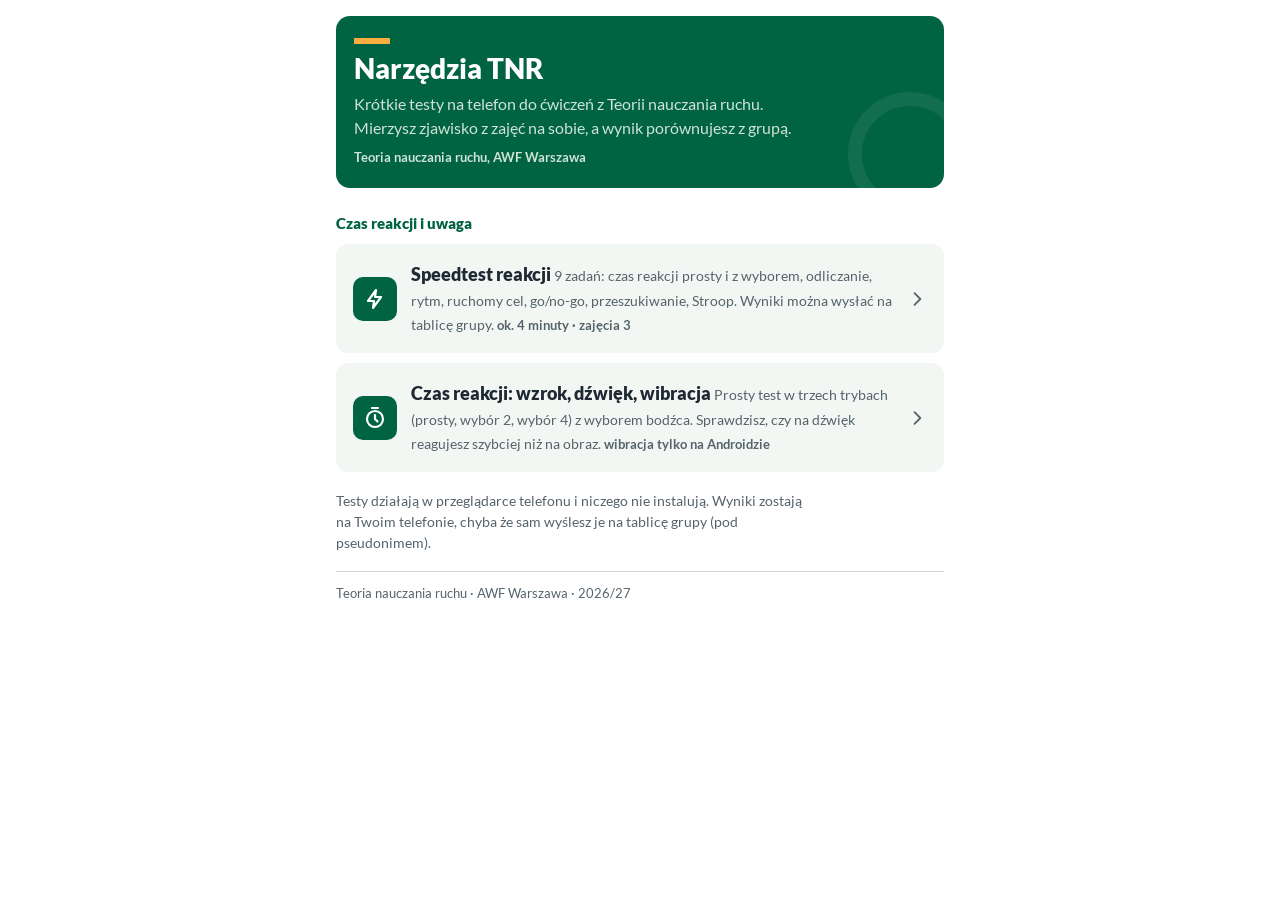
==== commit 86128244: "Czcionki lokalnie (Lato, Manrope + licencje OFL) zamiast Google Fonts Co-Authored-By: Claude Opus 5." ====
--- a/index.html
+++ b/index.html
@@ -6,7 +6,7 @@
 <meta name="color-scheme" content="light dark">
 <title>Narzędzia TNR</title>
 <meta name="description" content="Narzędzia do ćwiczeń z Teorii nauczania ruchu, AWF Warszawa: testy czasu reakcji na telefonie.">
-<link rel="stylesheet" href="https://fonts.googleapis.com/css2?family=Lato:wght@400;700;900&display=swap">
+<link rel="stylesheet" href="fonts/lato.css">
 <style>
 /* Szata AWF jak w /speedtest/: zieleń 006341 / 004A30, biel, zielone odcienie, Lato.
    Żółty FBAE40 tylko jako kształt, nigdy żółty tekst na bieli.
--- a/fonts/lato.css
+++ b/fonts/lato.css
@@ -0,0 +1,60 @@
+/* Lato – kopia lokalna (bez łączenia z Google Fonts), tylko łacina + łacina rozszerzona. Licencja: SIL OFL 1.1, plik OFL-Lato.txt obok. */
+/* latin-ext */
+@font-face {
+  font-family: 'Lato';
+  font-style: normal;
+  font-weight: 400;
+  font-display: swap;
+  src: url(lato-400-latin-ext.woff2) format('woff2');
+  unicode-range: U+0100-02BA, U+02BD-02C5, U+02C7-02CC, U+02CE-02D7, U+02DD-02FF, U+0304, U+0308, U+0329, U+1D00-1DBF, U+1E00-1E9F, U+1EF2-1EFF, U+2020, U+20A0-20AB, U+20AD-20C4, U+2113, U+2C60-2C7F, U+A720-A7FF;
+}
+
+/* latin */
+@font-face {
+  font-family: 'Lato';
+  font-style: normal;
+  font-weight: 400;
+  font-display: swap;
+  src: url(lato-400-latin.woff2) format('woff2');
+  unicode-range: U+0000-00FF, U+0131, U+0152-0153, U+02BB-02BC, U+02C6, U+02DA, U+02DC, U+0304, U+0308, U+0329, U+2000-206F, U+20AC, U+2122, U+2191, U+2193, U+2212, U+2215, U+FEFF, U+FFFD;
+}
+
+/* latin-ext */
+@font-face {
+  font-family: 'Lato';
+  font-style: normal;
+  font-weight: 700;
+  font-display: swap;
+  src: url(lato-700-latin-ext.woff2) format('woff2');
+  unicode-range: U+0100-02BA, U+02BD-02C5, U+02C7-02CC, U+02CE-02D7, U+02DD-02FF, U+0304, U+0308, U+0329, U+1D00-1DBF, U+1E00-1E9F, U+1EF2-1EFF, U+2020, U+20A0-20AB, U+20AD-20C4, U+2113, U+2C60-2C7F, U+A720-A7FF;
+}
+
+/* latin */
+@font-face {
+  font-family: 'Lato';
+  font-style: normal;
+  font-weight: 700;
+  font-display: swap;
+  src: url(lato-700-latin.woff2) format('woff2');
+  unicode-range: U+0000-00FF, U+0131, U+0152-0153, U+02BB-02BC, U+02C6, U+02DA, U+02DC, U+0304, U+0308, U+0329, U+2000-206F, U+20AC, U+2122, U+2191, U+2193, U+2212, U+2215, U+FEFF, U+FFFD;
+}
+
+/* latin-ext */
+@font-face {
+  font-family: 'Lato';
+  font-style: normal;
+  font-weight: 900;
+  font-display: swap;
+  src: url(lato-900-latin-ext.woff2) format('woff2');
+  unicode-range: U+0100-02BA, U+02BD-02C5, U+02C7-02CC, U+02CE-02D7, U+02DD-02FF, U+0304, U+0308, U+0329, U+1D00-1DBF, U+1E00-1E9F, U+1EF2-1EFF, U+2020, U+20A0-20AB, U+20AD-20C4, U+2113, U+2C60-2C7F, U+A720-A7FF;
+}
+
+/* latin */
+@font-face {
+  font-family: 'Lato';
+  font-style: normal;
+  font-weight: 900;
+  font-display: swap;
+  src: url(lato-900-latin.woff2) format('woff2');
+  unicode-range: U+0000-00FF, U+0131, U+0152-0153, U+02BB-02BC, U+02C6, U+02DA, U+02DC, U+0304, U+0308, U+0329, U+2000-206F, U+20AC, U+2122, U+2191, U+2193, U+2212, U+2215, U+FEFF, U+FFFD;
+}
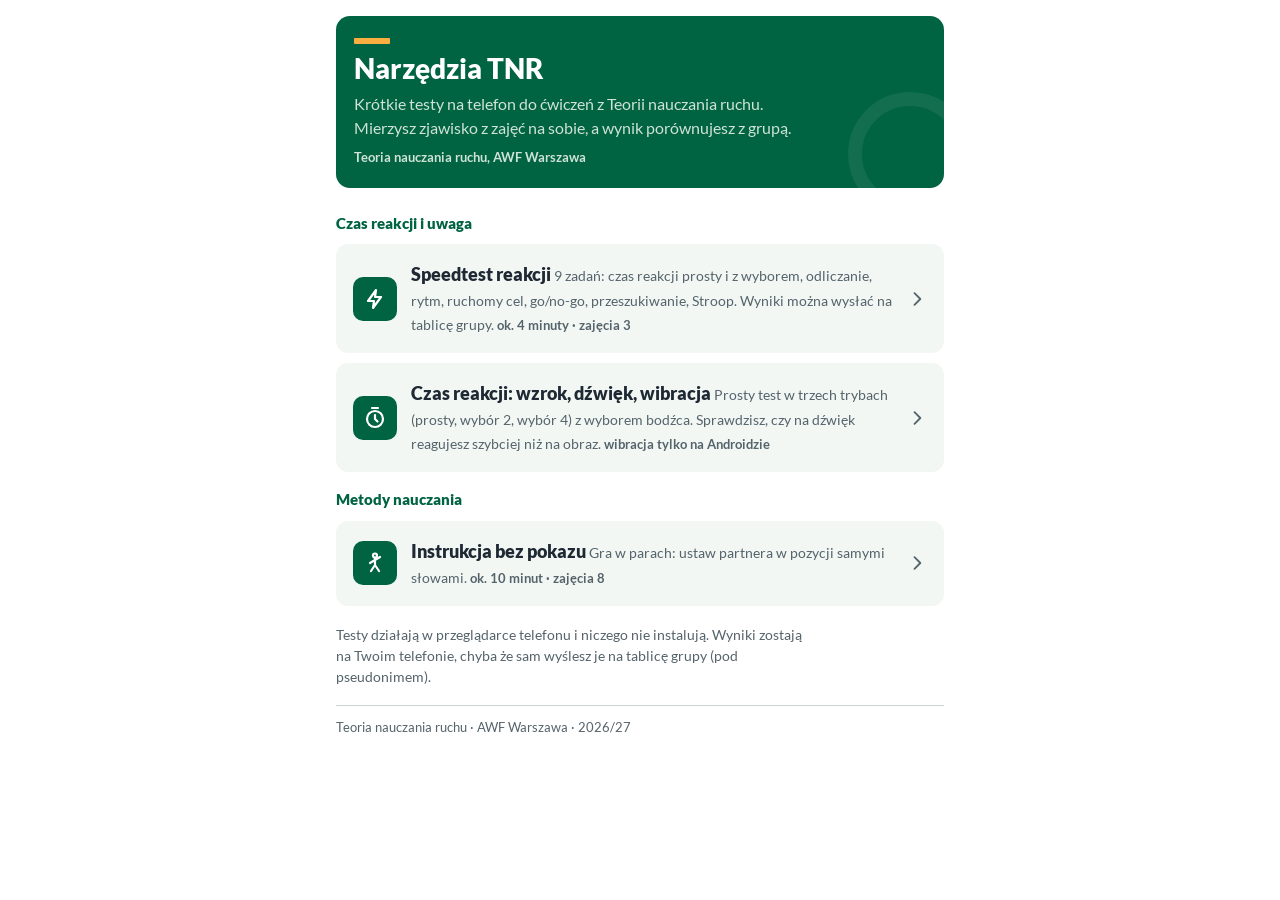
==== commit e33d9d38: "Instrukcja bez pokazu: gra w parach (zajęcia 8) Trener ustawia partnera w pozycji z karty samymi sło" ====
--- a/index.html
+++ b/index.html
@@ -5,7 +5,7 @@
 <meta name="viewport" content="width=device-width,initial-scale=1,viewport-fit=cover">
 <meta name="color-scheme" content="light dark">
 <title>Narzędzia TNR</title>
-<meta name="description" content="Narzędzia do ćwiczeń z Teorii nauczania ruchu, AWF Warszawa: testy czasu reakcji na telefonie.">
+<meta name="description" content="Narzędzia do ćwiczeń z Teorii nauczania ruchu, AWF Warszawa: testy czasu reakcji na telefonie i gra w instrukcję bez pokazu.">
 <link rel="stylesheet" href="fonts/lato.css">
 <style>
 /* Szata AWF jak w /speedtest/: zieleń 006341 / 004A30, biel, zielone odcienie, Lato.
@@ -82,6 +82,16 @@
       </span>
       <svg class="go" viewBox="0 0 24 24" aria-hidden="true"><path d="M9 5l7 7-7 7"/></svg>
     </a>
+    <h2>Metody nauczania</h2>
+    <a class="tool" href="bez-pokazu/">
+      <span class="ico" aria-hidden="true"><svg viewBox="0 0 24 24"><circle cx="12" cy="4.5" r="2"/><path d="M12 7v7M12 9l-5 3M12 9l5-3M12 14l-4 6M12 14l4 6"/></svg></span>
+      <span class="txt">
+        <span class="nm">Instrukcja bez pokazu</span>
+        <span class="ds">Gra w parach: ustaw partnera w pozycji samymi słowami.</span>
+        <span class="meta">ok. 10 minut · zajęcia 8</span>
+      </span>
+      <svg class="go" viewBox="0 0 24 24" aria-hidden="true"><path d="M9 5l7 7-7 7"/></svg>
+    </a>
   </main>
 
   <p class="note">Testy działają w przeglądarce telefonu i niczego nie instalują. Wyniki zostają na Twoim telefonie, chyba że sam wyślesz je na tablicę grupy (pod pseudonimem).</p>
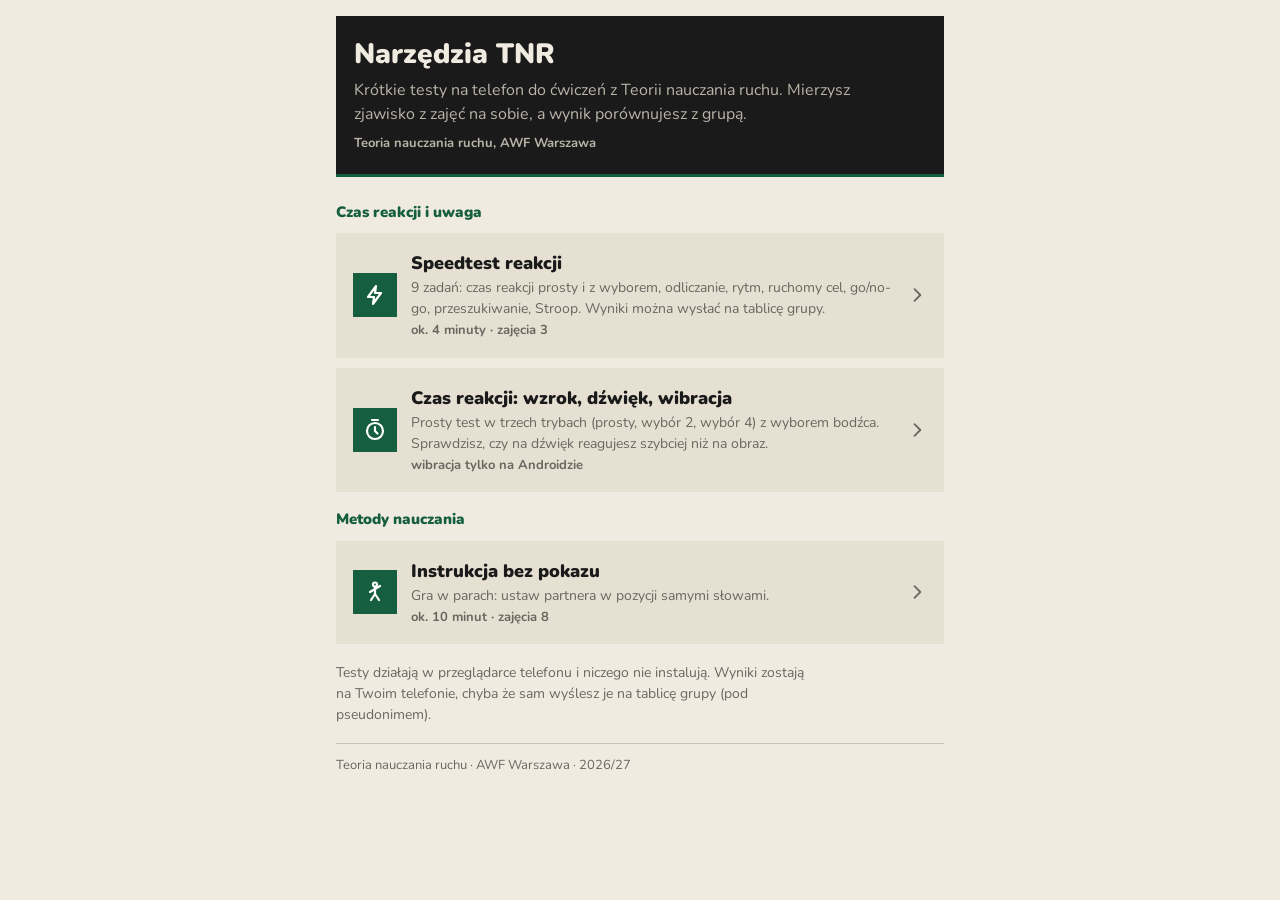
==== commit 7b48a832: "Szata spójna z kajetan.ciunelis.com: czerń, krem, zieleń butelkowa, Nunito - paleta i krój jak na bl" ====
--- a/index.html
+++ b/index.html
@@ -6,45 +6,45 @@
 <meta name="color-scheme" content="light dark">
 <title>Narzędzia TNR</title>
 <meta name="description" content="Narzędzia do ćwiczeń z Teorii nauczania ruchu, AWF Warszawa: testy czasu reakcji na telefonie i gra w instrukcję bez pokazu.">
-<link rel="stylesheet" href="fonts/lato.css">
+<link rel="stylesheet" href="fonts/nunito.css">
 <style>
-/* Szata AWF jak w /speedtest/: zieleń 006341 / 004A30, biel, zielone odcienie, Lato.
+/* Szata jak na kajetan.ciunelis.com: czerń 1A1A1A, krem F0EBE0, zieleń butelkowa 155E3F, Nunito, zero zaokrągleń.
    Żółty FBAE40 tylko jako kształt, nigdy żółty tekst na bieli.
    Nowe narzędzie = nowy folder (np. /stroop/) + jedna karta w <main> niżej. */
 :root{
   color-scheme:light;
-  --bg:#ffffff; --panel:#f2f7f4; --tile:#e3eee8; --line:#c9d6cf;
-  --ink:#1f2933; --muted:#55636b;
-  --brand:#006341; --brand-dk:#004a30; --accent:#006341; --on-brand:#ffffff; --brand-sub:#cfe3d8;
+  --bg:#f0ebe0; --panel:#e6e0d2; --tile:#d9d2c2; --line:#c9c1b0;
+  --ink:#1a1a1a; --muted:#6b6660;
+  --brand:#155e3f; --brand-dk:#0f4630; --accent:#155e3f; --on-brand:#f0ebe0; --brand-sub:#b9b4a9;
   --yellow:#fbae40;
 }
 @media (prefers-color-scheme: dark){ :root:not([data-theme="light"]){
   color-scheme:dark;
-  --bg:#0d1613; --panel:#14211c; --tile:#1c2d26; --line:#293b33;
-  --ink:#e8f1ec; --muted:#a3b6ac; --accent:#7ad3a6;
+  --bg:#1a1a1a; --panel:#242424; --tile:#303030; --line:#3d3d3d;
+  --ink:#f0ebe0; --muted:#a39d94; --accent:#4caf7d;
 }}
 :root[data-theme="dark"]{
   color-scheme:dark;
-  --bg:#0d1613; --panel:#14211c; --tile:#1c2d26; --line:#293b33;
-  --ink:#e8f1ec; --muted:#a3b6ac; --accent:#7ad3a6;
+  --bg:#1a1a1a; --panel:#242424; --tile:#303030; --line:#3d3d3d;
+  --ink:#f0ebe0; --muted:#a39d94; --accent:#4caf7d;
 }
 *{box-sizing:border-box}
-body{margin:0;background:var(--bg);color:var(--ink);font-family:Lato,"Segoe UI",Arial,sans-serif;font-size:16px;line-height:1.5;-webkit-text-size-adjust:100%}
+body{margin:0;background:var(--bg);color:var(--ink);font-family:Nunito,"Segoe UI",Arial,sans-serif;font-size:16px;line-height:1.5;-webkit-text-size-adjust:100%}
 .wrap{max-width:640px;margin:0 auto;padding-inline:16px;padding-block:16px 40px;display:flex;flex-direction:column;gap:18px}
-.band{position:relative;background:var(--brand);color:var(--on-brand);border-radius:14px;padding:22px 18px 20px;display:flex;flex-direction:column;gap:8px;overflow:hidden}
-.band .mark{width:36px;height:6px;background:var(--yellow);border-radius:1px}
+.band{position:relative;background:#1a1a1a;border-bottom:3px solid var(--brand);color:var(--on-brand);border-radius:0;padding:22px 18px 20px;display:flex;flex-direction:column;gap:8px;overflow:hidden}
+.band .mark{display:none}
 .band h1{font-size:28px;font-weight:900;margin:0;line-height:1.15;text-wrap:balance}
 .band p{margin:0;color:var(--brand-sub);max-width:52ch}
 .band .org{font-size:13px;font-weight:700}
-.band::after{content:"";position:absolute;right:-28px;bottom:-28px;width:96px;height:96px;border:14px solid rgba(255,255,255,.07);border-radius:50%}
 h2{font-size:15px;font-weight:900;margin:6px 0 0;color:var(--accent)}
 .tools{display:flex;flex-direction:column;gap:10px}
-a.tool{display:flex;gap:14px;align-items:center;text-decoration:none;color:var(--ink);background:var(--panel);border:1.5px solid transparent;border-radius:12px;padding:16px}
+a.tool{display:flex;gap:14px;align-items:center;text-decoration:none;color:var(--ink);background:var(--panel);border:1.5px solid transparent;border-radius:0;padding:16px}
 a.tool:hover{border-color:var(--accent)}
-a.tool:focus-visible{outline:3px solid var(--yellow);outline-offset:2px}
-.tool .ico{flex:0 0 44px;height:44px;border-radius:10px;background:var(--brand);display:grid;place-items:center}
+a.tool:focus-visible{outline:2px solid var(--accent);outline-offset:2px}
+.tool .ico{flex:0 0 44px;height:44px;border-radius:0;background:var(--brand);display:grid;place-items:center}
 .tool .ico svg{width:24px;height:24px;stroke:#ffffff;fill:none;stroke-width:2.2;stroke-linecap:round;stroke-linejoin:round}
 .tool .txt{flex:1 1 auto;min-width:0}
+.tool .nm,.tool .ds,.tool .meta{display:block}
 .tool .nm{font-weight:900;font-size:18px}
 .tool .ds{font-size:14px;color:var(--muted)}
 .tool .meta{font-size:13px;color:var(--muted);font-weight:700;margin-top:2px}
--- a/fonts/nunito.css
+++ b/fonts/nunito.css
@@ -0,0 +1,20 @@
+/* Nunito (variable, 200–1000) – kopia lokalna (bez łączenia z Google Fonts), tylko łacina + łacina rozszerzona. Ten sam krój co na kajetan.ciunelis.com. Licencja: SIL OFL 1.1, plik OFL-Nunito.txt obok. */
+/* latin-ext */
+@font-face {
+  font-family: 'Nunito';
+  font-style: normal;
+  font-weight: 200 1000;
+  font-display: swap;
+  src: url(nunito-latin-ext.woff2) format('woff2-variations');
+  unicode-range: U+0100-02BA, U+02BD-02C5, U+02C7-02CC, U+02CE-02D7, U+02DD-02FF, U+0304, U+0308, U+0329, U+1D00-1DBF, U+1E00-1E9F, U+1EF2-1EFF, U+2020, U+20A0-20AB, U+20AD-20C0, U+2113, U+2C60-2C7F, U+A720-A7FF;
+}
+
+/* latin */
+@font-face {
+  font-family: 'Nunito';
+  font-style: normal;
+  font-weight: 200 1000;
+  font-display: swap;
+  src: url(nunito-latin.woff2) format('woff2-variations');
+  unicode-range: U+0000-00FF, U+0131, U+0152-0153, U+02BB-02BC, U+02C6, U+02DA, U+02DC, U+0304, U+0308, U+0329, U+2000-206F, U+20AC, U+2122, U+2191, U+2193, U+2212, U+2215, U+FEFF, U+FFFD;
+}
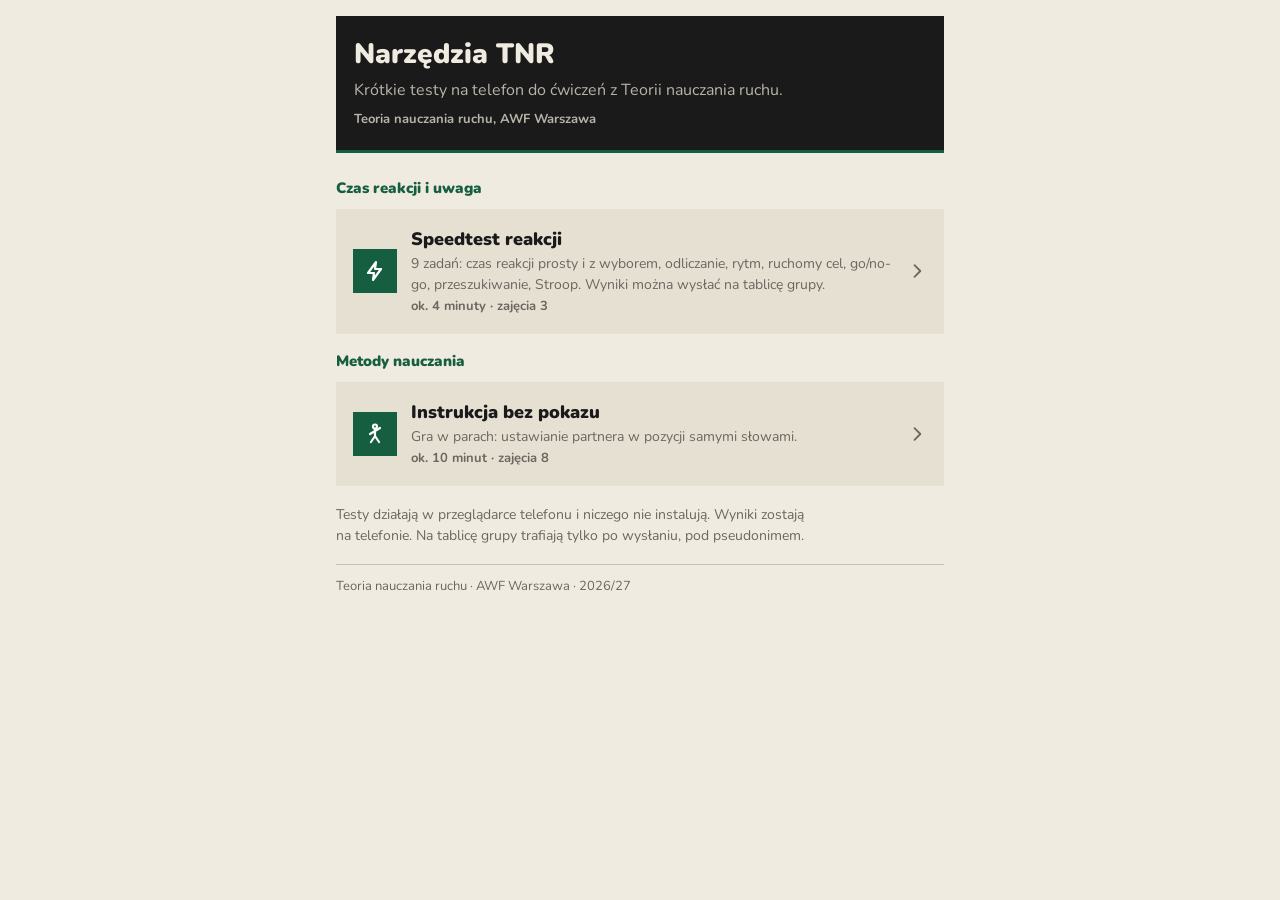
==== commit 29760091: "Strona startowa: jeden test czasu reakcji, opisy bez formy per ty Karta starszego testu (czas-reakcj" ====
--- a/index.html
+++ b/index.html
@@ -58,7 +58,7 @@
   <header class="band">
     <span class="mark" aria-hidden="true"></span>
     <h1>Narzędzia TNR</h1>
-    <p>Krótkie testy na telefon do ćwiczeń z Teorii nauczania ruchu. Mierzysz zjawisko z zajęć na sobie, a wynik porównujesz z grupą.</p>
+    <p>Krótkie testy na telefon do ćwiczeń z Teorii nauczania ruchu.</p>
     <p class="org">Teoria nauczania ruchu, AWF Warszawa</p>
   </header>
 
@@ -73,28 +73,19 @@
       </span>
       <svg class="go" viewBox="0 0 24 24" aria-hidden="true"><path d="M9 5l7 7-7 7"/></svg>
     </a>
-    <a class="tool" href="czas-reakcji/">
-      <span class="ico" aria-hidden="true"><svg viewBox="0 0 24 24"><circle cx="12" cy="13" r="8"/><path d="M12 9v4l2.5 2.5M9 2h6"/></svg></span>
-      <span class="txt">
-        <span class="nm">Czas reakcji: wzrok, dźwięk, wibracja</span>
-        <span class="ds">Prosty test w trzech trybach (prosty, wybór 2, wybór 4) z wyborem bodźca. Sprawdzisz, czy na dźwięk reagujesz szybciej niż na obraz.</span>
-        <span class="meta">wibracja tylko na Androidzie</span>
-      </span>
-      <svg class="go" viewBox="0 0 24 24" aria-hidden="true"><path d="M9 5l7 7-7 7"/></svg>
-    </a>
     <h2>Metody nauczania</h2>
     <a class="tool" href="bez-pokazu/">
       <span class="ico" aria-hidden="true"><svg viewBox="0 0 24 24"><circle cx="12" cy="4.5" r="2"/><path d="M12 7v7M12 9l-5 3M12 9l5-3M12 14l-4 6M12 14l4 6"/></svg></span>
       <span class="txt">
         <span class="nm">Instrukcja bez pokazu</span>
-        <span class="ds">Gra w parach: ustaw partnera w pozycji samymi słowami.</span>
+        <span class="ds">Gra w parach: ustawianie partnera w pozycji samymi słowami.</span>
         <span class="meta">ok. 10 minut · zajęcia 8</span>
       </span>
       <svg class="go" viewBox="0 0 24 24" aria-hidden="true"><path d="M9 5l7 7-7 7"/></svg>
     </a>
   </main>
 
-  <p class="note">Testy działają w przeglądarce telefonu i niczego nie instalują. Wyniki zostają na Twoim telefonie, chyba że sam wyślesz je na tablicę grupy (pod pseudonimem).</p>
+  <p class="note">Testy działają w przeglądarce telefonu i niczego nie instalują. Wyniki zostają na telefonie. Na tablicę grupy trafiają tylko po wysłaniu, pod pseudonimem.</p>
   <footer>Teoria nauczania ruchu · AWF Warszawa · 2026/27</footer>
 </div>
 </body>
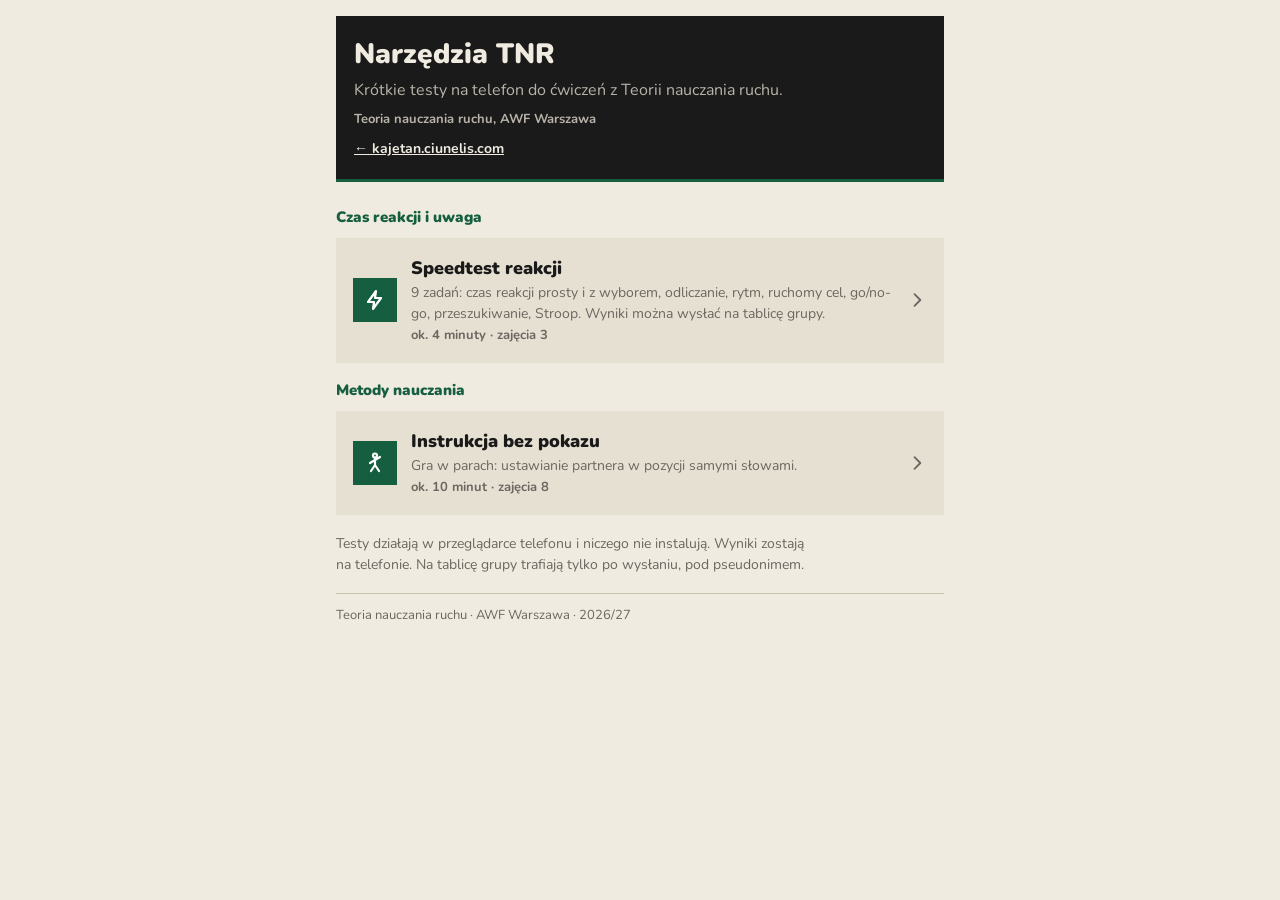
==== commit 3744edb9: "Strona startowa: link do kajetan.ciunelis.com Co-Authored-By: Claude Fable 5.2 <noreply@anthropic.co" ====
--- a/index.html
+++ b/index.html
@@ -36,6 +36,8 @@
 .band h1{font-size:28px;font-weight:900;margin:0;line-height:1.15;text-wrap:balance}
 .band p{margin:0;color:var(--brand-sub);max-width:52ch}
 .band .org{font-size:13px;font-weight:700}
+.band a{color:var(--on-brand);font-weight:700;font-size:14px}
+.band a:hover{color:#4caf7d}
 h2{font-size:15px;font-weight:900;margin:6px 0 0;color:var(--accent)}
 .tools{display:flex;flex-direction:column;gap:10px}
 a.tool{display:flex;gap:14px;align-items:center;text-decoration:none;color:var(--ink);background:var(--panel);border:1.5px solid transparent;border-radius:0;padding:16px}
@@ -60,6 +62,7 @@
     <h1>Narzędzia TNR</h1>
     <p>Krótkie testy na telefon do ćwiczeń z Teorii nauczania ruchu.</p>
     <p class="org">Teoria nauczania ruchu, AWF Warszawa</p>
+    <a href="https://kajetan.ciunelis.com/">← kajetan.ciunelis.com</a>
   </header>
 
   <main class="tools">
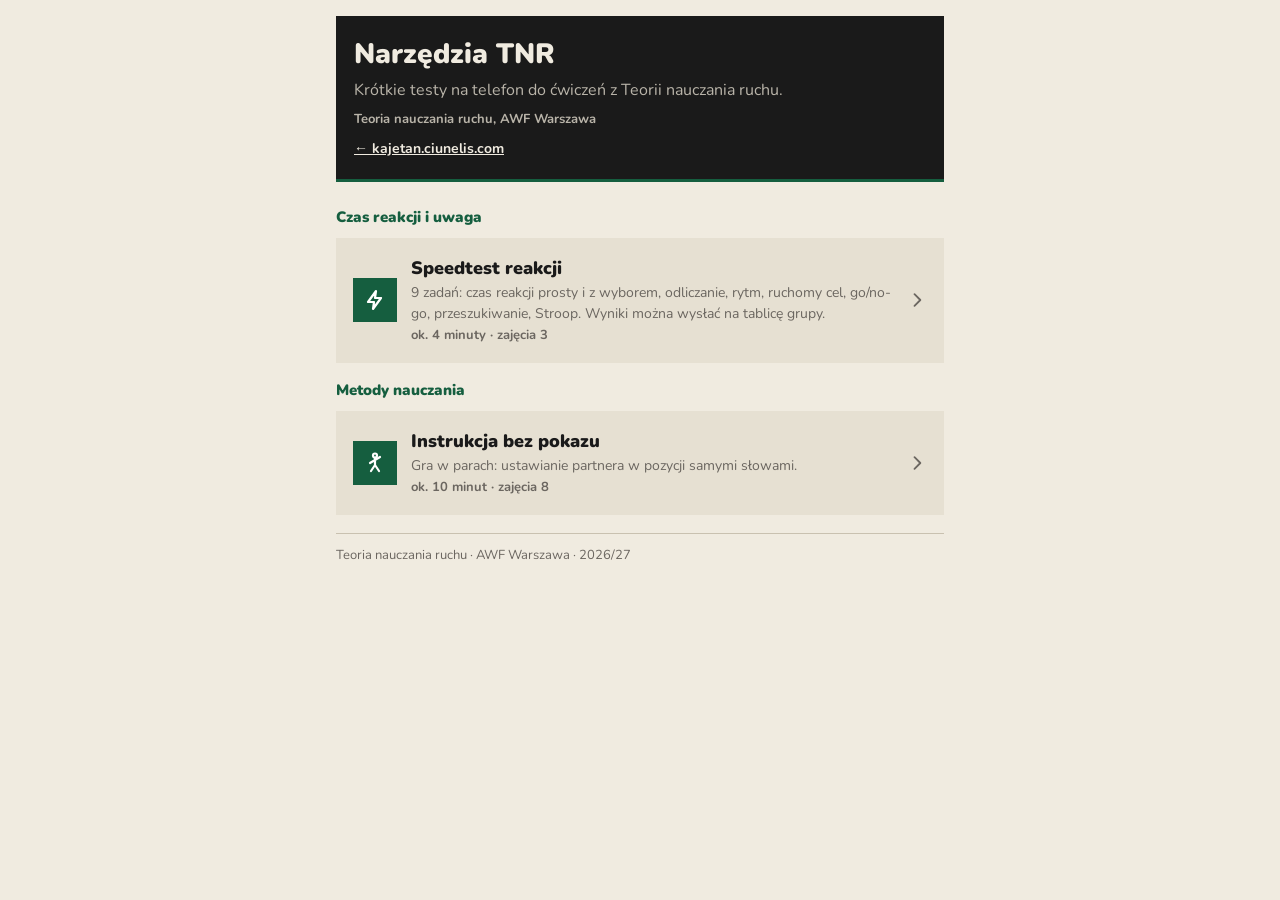
==== commit 6c7bc84a: "Strona startowa: usuń notkę o przeglądarce i tablicy grupy Co-Authored-By: Claude Fable 5.2 <noreply" ====
--- a/index.html
+++ b/index.html
@@ -51,7 +51,6 @@
 .tool .ds{font-size:14px;color:var(--muted)}
 .tool .meta{font-size:13px;color:var(--muted);font-weight:700;margin-top:2px}
 .tool .go{flex:0 0 auto;width:20px;height:20px;stroke:var(--muted);fill:none;stroke-width:2.2;stroke-linecap:round;stroke-linejoin:round}
-.note{font-size:14px;color:var(--muted);margin:0;max-width:60ch}
 footer{font-size:13px;color:var(--muted);border-top:1px solid var(--line);padding-top:12px}
 </style>
 </head>
@@ -88,7 +87,6 @@
     </a>
   </main>
 
-  <p class="note">Testy działają w przeglądarce telefonu i niczego nie instalują. Wyniki zostają na telefonie. Na tablicę grupy trafiają tylko po wysłaniu, pod pseudonimem.</p>
   <footer>Teoria nauczania ruchu · AWF Warszawa · 2026/27</footer>
 </div>
 </body>
